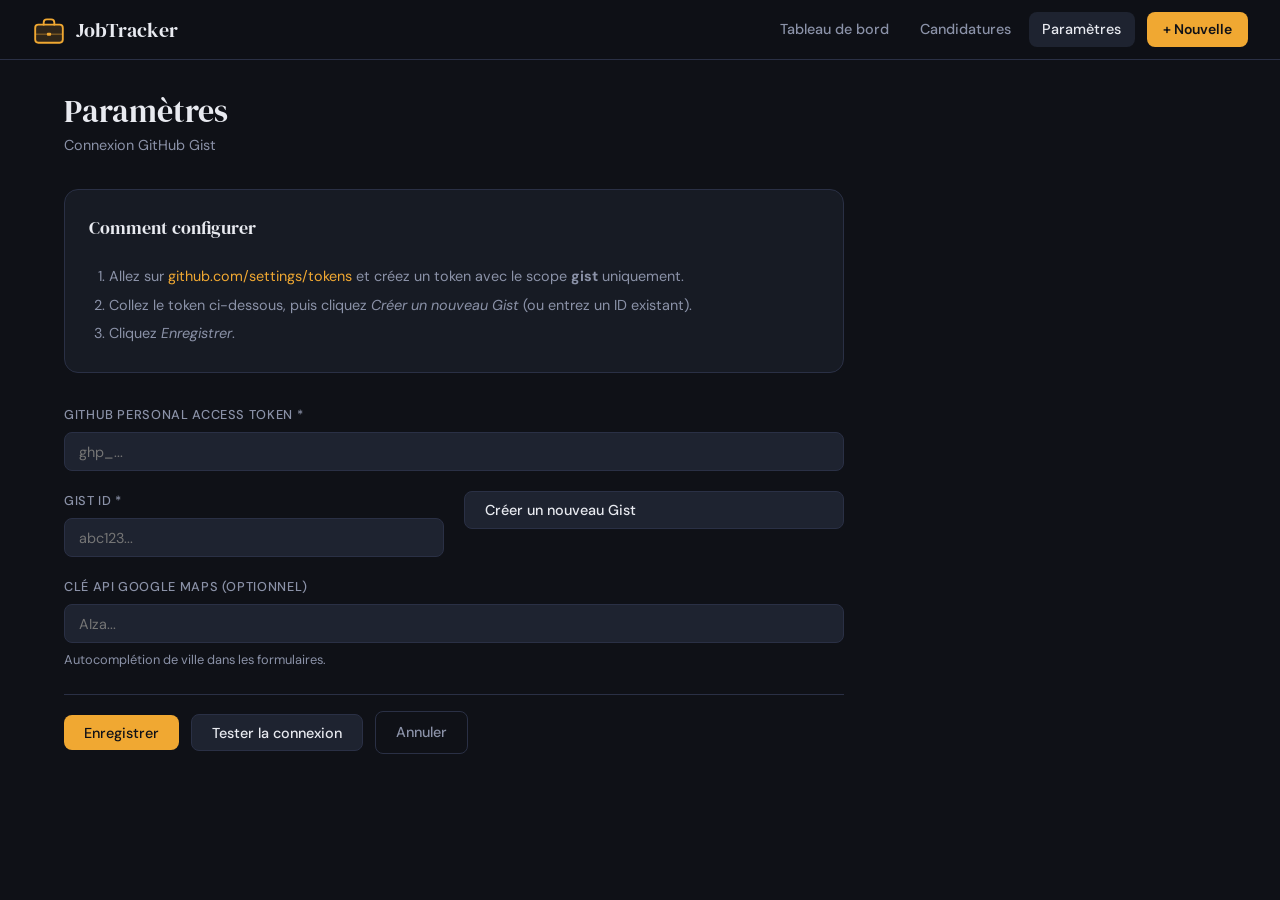
==== index.html @ a6bdd25b "refactor: move index.html to repo root; update all nav links for new structure" ====
<!DOCTYPE html>
<html lang="fr">
<head>
  <meta charset="utf-8" />
  <meta name="viewport" content="width=device-width, initial-scale=1.0" />
  <title>Tableau de bord — JobTracker</title>
  <link rel="preconnect" href="https://fonts.googleapis.com">
  <link href="https://fonts.googleapis.com/css2?family=DM+Serif+Display:ital@0;1&family=DM+Sans:wght@300;400;500;600&display=swap" rel="stylesheet">
  <link rel="icon" type="image/svg+xml" href="[data-uri]" />
  <link rel="stylesheet" href="./docs/css/site.css" />
</head>
<body>
<nav class="navbar">
  <a class="navbar-brand" href="./index.html">
    <svg class="brand-logo" width="34" height="34" viewBox="0 0 32 32" fill="none" xmlns="http://www.w3.org/2000/svg" aria-hidden="true">
      <rect x="3" y="11" width="26" height="17" rx="3" fill="#f0a832" opacity="0.15"/>
      <rect x="3" y="11" width="26" height="17" rx="3" stroke="#f0a832" stroke-width="1.75"/>
      <path d="M11 11V9C11 7.34 12.34 6 14 6H18C19.66 6 21 7.34 21 9V11" stroke="#f0a832" stroke-width="1.75" stroke-linecap="round"/>
      <line x1="3" y1="20" x2="29" y2="20" stroke="#f0a832" stroke-width="1.5" opacity="0.35"/>
      <rect x="14" y="18.5" width="4" height="3" rx="1" fill="#f0a832"/>
    </svg>
    <span class="brand-text">JobTracker</span>
  </a>
  <div class="nav-links">
    <a href="./index.html" class="nav-link active">Tableau de bord</a>
    <a href="./docs/applications.html" class="nav-link">Candidatures</a>
    <a href="./docs/settings.html" class="nav-link">Paramètres</a>
    <a href="./docs/create.html" class="nav-btn">+ Nouvelle</a>
  </div>
</nav>
<main class="main-content">
  <div id="errorBanner" style="display:none;" class="toast toast-error"></div>
  <div class="dashboard">
    <div class="page-header">
      <h1 class="page-title">Tableau de bord</h1>
      <p class="page-subtitle">Votre recherche d'emploi en un coup d'œil</p>
    </div>
    <div class="stats-grid">
      <div class="stat-card stat-total"><div class="stat-value" id="s-total">…</div><div class="stat-label">Total</div></div>
      <div class="stat-card stat-progress"><div class="stat-value" id="s-progress">…</div><div class="stat-label">En cours</div></div>
      <div class="stat-card stat-offer"><div class="stat-value" id="s-offers">…</div><div class="stat-label">Offres</div></div>
      <div class="stat-card stat-rejected"><div class="stat-value" id="s-refused">…</div><div class="stat-label">Refusés</div></div>
      <div class="stat-card stat-silent"><div class="stat-value" id="s-noresponse">…</div><div class="stat-label">Sans réponse</div></div>
    </div>
    <div class="dashboard-bottom">
      <div class="panel">
        <h2 class="panel-title">Répartition par statut</h2>
        <div id="breakdownList" class="breakdown-list"></div>
      </div>
      <div class="panel">
        <h2 class="panel-title">Candidatures récentes</h2>
        <div id="recentList"></div>
      </div>
    </div>
  </div>
</main>
<script src="./docs/js/gist.js"></script>
<script src="./docs/js/app.js"></script>
<script>
(async () => {
  if (!hasSettings()) { window.location.href = './docs/settings.html'; return; }

  const IN_PROGRESS = new Set([
    STATUS.AppelRecruteur, STATUS.EntretienRecruteur, STATUS.AttenteRecruteur,
    STATUS.EntretienTech, STATUS.AttenteTech, STATUS.TestTechnique,
    STATUS.AttenteTest, STATUS.EntretienRH, STATUS.AttenteRH
  ]);

  let apps;
  try {
    apps = await readApplications();
  } catch (e) {
    const b = document.getElementById('errorBanner');
    b.style.display = '';
    b.innerHTML = `✕ Impossible de lire le Gist : ${e.message}. <a href="./docs/settings.html">Vérifier les paramètres →</a>`;
    ['s-total','s-progress','s-offers','s-refused','s-noresponse'].forEach(id => {
      document.getElementById(id).textContent = '–';
    });
    return;
  }

  const { apps: transitioned, changed } = applyAutoTransitions(apps);
  if (changed) {
    try { await writeApplications(transitioned); } catch (_) { /* best-effort */ }
  }

  const total      = transitioned.length;
  const inProgress = transitioned.filter(a => IN_PROGRESS.has(a.status)).length;
  const offers     = transitioned.filter(a => a.status === STATUS.Offre).length;
  const refused    = transitioned.filter(a => a.status === STATUS.Refuse).length;
  const noResponse = transitioned.filter(a => a.status === STATUS.SansReponse).length;

  document.getElementById('s-total').textContent      = total;
  document.getElementById('s-progress').textContent   = inProgress;
  document.getElementById('s-offers').textContent     = offers;
  document.getElementById('s-refused').textContent    = refused;
  document.getElementById('s-noresponse').textContent = noResponse;

  // Breakdown
  const counts = {};
  for (const app of transitioned) counts[app.status] = (counts[app.status] || 0) + 1;
  const sorted = Object.entries(counts).sort((a, b) => b[1] - a[1]);
  const breakdownList = document.getElementById('breakdownList');
  if (sorted.length === 0) {
    breakdownList.innerHTML = '<p class="empty-msg">Aucune candidature pour le moment.</p>';
  } else {
    breakdownList.innerHTML = sorted.map(([s, count]) => {
      const pct = total > 0 ? Math.round(count * 100 / total) : 0;
      const cls = STATUS_CLASS[s];
      return `<div class="breakdown-row">
        <div class="breakdown-info">
          <span class="status-dot status-${cls}"></span>
          <span class="breakdown-name">${STATUS_LABEL[s]}</span>
          <span class="breakdown-count">${count}</span>
        </div>
        <div class="breakdown-bar-wrap">
          <div class="breakdown-bar status-bar-${cls}" style="width:${pct}%"></div>
        </div>
      </div>`;
    }).join('');
  }

  // Recent (5 most recent by appliedDate)
  const recent = [...transitioned].sort((a, b) => new Date(b.appliedDate) - new Date(a.appliedDate)).slice(0, 5);
  const recentList = document.getElementById('recentList');
  if (recent.length === 0) {
    recentList.innerHTML = '<p class="empty-msg">Aucune candidature. <a href="./docs/create.html">Ajoutez la première →</a></p>';
  } else {
    recentList.innerHTML = `<div class="recent-list">${recent.map(app => `
      <a href="./docs/edit.html?id=${app.id}" class="recent-item">
        <div class="recent-info">
          <span class="recent-company">${app.companyName}</span>
          <span class="recent-role">${app.jobTitle}</span>
        </div>
        <div class="recent-meta">
          <span class="status-badge status-${STATUS_CLASS[app.status]}">${STATUS_LABEL[app.status]}</span>
          <span class="recent-date">${formatDateFr(app.appliedDate)}</span>
        </div>
      </a>`).join('')}</div>
      <a href="./docs/applications.html" class="panel-link">Voir toutes les candidatures →</a>`;
  }
})();
</script>
</body>
</html>
---- docs/css/site.css ----
/* ── Variables ── */
:root {
    --bg:        #0f1117;
    --surface:   #171b24;
    --surface2:  #1e2330;
    --border:    #2a3045;
    --text:      #e8eaf0;
    --text-muted:#8b92a8;
    --accent:    #f0a832;
    --accent-dim:#b87d20;

    --radius: 8px;
    --radius-lg: 14px;
    --font-display: 'DM Serif Display', Georgia, serif;
    --font-body:    'DM Sans', system-ui, sans-serif;
    --shadow: 0 4px 24px rgba(0,0,0,0.4);
}

/* ── Reset & Base ── */
*, *::before, *::after { box-sizing: border-box; margin: 0; padding: 0; }

html { font-size: 16px; scroll-behavior: smooth; }

body {
    background: var(--bg);
    color: var(--text);
    font-family: var(--font-body);
    font-weight: 400;
    line-height: 1.6;
    min-height: 100vh;
}

a { color: var(--accent); text-decoration: none; }
a:hover { text-decoration: underline; }

/* ── Navbar ── */
.navbar {
    position: sticky; top: 0; z-index: 100;
    display: flex; align-items: center; justify-content: space-between;
    padding: 0 2rem;
    height: 60px;
    background: rgba(15,17,23,0.85);
    backdrop-filter: blur(12px);
    border-bottom: 1px solid var(--border);
}

.navbar-brand {
    display: flex; align-items: center; gap: .6rem;
    font-family: var(--font-display); font-size: 1.25rem;
    color: var(--text); text-decoration: none;
}
.brand-logo {
    flex-shrink: 0;
    transition: transform .2s ease;
}
.navbar-brand:hover .brand-logo { transform: translateY(-1px); }

.nav-links { display: flex; align-items: center; gap: .25rem; }

.nav-link {
    padding: .4rem .85rem;
    color: var(--text-muted);
    border-radius: var(--radius);
    font-size: .9rem; font-weight: 500;
    transition: color .15s, background .15s;
    text-decoration: none;
}
.nav-link:hover { color: var(--text); background: var(--surface2); text-decoration: none; }
.nav-link.active { color: var(--text); background: var(--surface2); }

.nav-btn {
    margin-left: .5rem;
    padding: .4rem 1rem;
    background: var(--accent);
    color: #0f1117;
    border-radius: var(--radius);
    font-size: .875rem; font-weight: 600;
    transition: background .15s;
    text-decoration: none;
}
.nav-btn:hover { background: var(--accent-dim); text-decoration: none; color: #0f1117; }

/* ── Main ── */
.main-content {
    max-width: 1200px;
    margin: 0 auto;
    padding: 2rem 1.5rem;
}

/* ── Page Header ── */
.page-header {
    display: flex; align-items: flex-start; justify-content: space-between;
    margin-bottom: 2rem;
    gap: 1rem;
}
.page-title {
    font-family: var(--font-display);
    font-size: 2rem; font-weight: 400;
    color: var(--text);
    line-height: 1.2;
}
.page-subtitle { color: var(--text-muted); font-size: .9rem; margin-top: .2rem; }

/* ── Stats Grid ── */
.stats-grid {
    display: grid;
    grid-template-columns: repeat(5, 1fr);
    gap: 1rem;
    margin-bottom: 2rem;
}

@media (max-width: 900px) {
    .stats-grid { grid-template-columns: repeat(3, 1fr); }
}
@media (max-width: 560px) {
    .stats-grid { grid-template-columns: repeat(2, 1fr); }
}

.stat-card {
    background: var(--surface);
    border: 1px solid var(--border);
    border-radius: var(--radius-lg);
    padding: 1.4rem 1.2rem;
    display: flex; flex-direction: column; gap: .4rem;
    position: relative; overflow: hidden;
    transition: transform .2s, box-shadow .2s;
}
.stat-card::before {
    content: '';
    position: absolute; top: 0; left: 0; right: 0;
    height: 3px;
}
.stat-card:hover { transform: translateY(-2px); box-shadow: var(--shadow); }

.stat-total::before  { background: var(--accent); }
.stat-progress::before { background: var(--c-interview); }
.stat-offer::before  { background: var(--c-offer); }
.stat-rejected::before { background: var(--c-rejected); }
.stat-silent::before { background: var(--c-noresponse); }

.stat-value {
    font-family: var(--font-display);
    font-size: 2.4rem; line-height: 1;
    color: var(--text);
}
.stat-label { font-size: .8rem; color: var(--text-muted); font-weight: 500; text-transform: uppercase; letter-spacing: .05em; }

/* ── Dashboard Bottom ── */
.dashboard-bottom {
    display: grid;
    grid-template-columns: 1fr 1fr;
    gap: 1.5rem;
}
@media (max-width: 768px) {
    .dashboard-bottom { grid-template-columns: 1fr; }
}

/* ── Panel ── */
.panel {
    background: var(--surface);
    border: 1px solid var(--border);
    border-radius: var(--radius-lg);
    padding: 1.5rem;
}
.panel-title {
    font-family: var(--font-display);
    font-size: 1.1rem; font-weight: 400;
    margin-bottom: 1.25rem;
    color: var(--text);
}
.panel-link {
    display: inline-block;
    margin-top: 1rem;
    font-size: .85rem; color: var(--accent);
}
.panel-link:hover { text-decoration: underline; }

/* ── Breakdown bars ── */
.breakdown-list { display: flex; flex-direction: column; gap: .85rem; }
.breakdown-row {}
.breakdown-info {
    display: flex; align-items: center; gap: .5rem;
    margin-bottom: .3rem;
    font-size: .875rem;
}
.status-dot {
    width: 8px; height: 8px; border-radius: 50%; flex-shrink: 0;
}
.breakdown-count { margin-left: auto; color: var(--text-muted); }
.breakdown-bar-wrap {
    height: 5px; background: var(--surface2); border-radius: 99px; overflow: hidden;
}
.breakdown-bar {
    height: 100%; border-radius: 99px;
    transition: width .5s ease;
}

/* ── Recent list ── */
.recent-list { display: flex; flex-direction: column; gap: .5rem; }
.recent-item {
    display: flex; align-items: center; justify-content: space-between;
    padding: .75rem 1rem;
    border-radius: var(--radius);
    background: var(--surface2);
    transition: background .15s;
    text-decoration: none; color: var(--text);
    gap: 1rem;
}
.recent-item:hover { background: var(--border); text-decoration: none; color: var(--text); }
.recent-info { display: flex; flex-direction: column; gap: .1rem; min-width: 0; }
.recent-company { font-weight: 500; font-size: .9rem; white-space: nowrap; overflow: hidden; text-overflow: ellipsis; }
.recent-role { font-size: .8rem; color: var(--text-muted); white-space: nowrap; overflow: hidden; text-overflow: ellipsis; }
.recent-meta { display: flex; align-items: center; gap: .75rem; flex-shrink: 0; }
.recent-date { font-size: .8rem; color: var(--text-muted); }

/* ── Status color map ── */
:root {
    --c-candidature:        #5b8def;
    --c-appelrecruteur:     #34d399;
    --c-entretienrecruteur: #a78bfa;
    --c-attenterecruteur:   #c4b5fd;
    --c-entretientech:      #38bdf8;
    --c-attentetech:        #7dd3fc;
    --c-testtechnique:      #fb923c;
    --c-attentetest:        #fdba74;
    --c-entretienrh:        #f472b6;
    --c-attenterh:          #f9a8d4;
    --c-offre:              #4ade80;
    --c-refuse:             #f87171;
    --c-sansreponse:        #64748b;
}

/* Dots */
.status-dot.status-candidature        { background: var(--c-candidature); }
.status-dot.status-appelrecruteur     { background: var(--c-appelrecruteur); }
.status-dot.status-entretienrecruteur { background: var(--c-entretienrecruteur); }
.status-dot.status-attenterecruteur   { background: var(--c-attenterecruteur); }
.status-dot.status-entretientech      { background: var(--c-entretientech); }
.status-dot.status-attentetech        { background: var(--c-attentetech); }
.status-dot.status-testtechnique      { background: var(--c-testtechnique); }
.status-dot.status-attentetest        { background: var(--c-attentetest); }
.status-dot.status-entretienrh        { background: var(--c-entretienrh); }
.status-dot.status-attenterh          { background: var(--c-attenterh); }
.status-dot.status-offre              { background: var(--c-offre); }
.status-dot.status-refuse             { background: var(--c-refuse); }
.status-dot.status-sansreponse        { background: var(--c-sansreponse); }

/* Breakdown bars */
.breakdown-bar.status-bar-candidature        { background: var(--c-candidature); }
.breakdown-bar.status-bar-appelrecruteur     { background: var(--c-appelrecruteur); }
.breakdown-bar.status-bar-entretienrecruteur { background: var(--c-entretienrecruteur); }
.breakdown-bar.status-bar-attenterecruteur   { background: var(--c-attenterecruteur); }
.breakdown-bar.status-bar-entretientech      { background: var(--c-entretientech); }
.breakdown-bar.status-bar-attentetech        { background: var(--c-attentetech); }
.breakdown-bar.status-bar-testtechnique      { background: var(--c-testtechnique); }
.breakdown-bar.status-bar-attentetest        { background: var(--c-attentetest); }
.breakdown-bar.status-bar-entretienrh        { background: var(--c-entretienrh); }
.breakdown-bar.status-bar-attenterh          { background: var(--c-attenterh); }
.breakdown-bar.status-bar-offre              { background: var(--c-offre); }
.breakdown-bar.status-bar-refuse             { background: var(--c-refuse); }
.breakdown-bar.status-bar-sansreponse        { background: var(--c-sansreponse); }

/* Badges — tinted background + colored text */
.status-badge {
    display: inline-flex; align-items: center;
    padding: .2rem .75rem;
    border-radius: 99px;
    font-size: .72rem; font-weight: 600;
    letter-spacing: .02em;
    white-space: nowrap;
    border: 1px solid transparent;
}
.status-badge.status-candidature        { background: rgba(91,141,239,.15);  color: var(--c-candidature);        border-color: rgba(91,141,239,.3); }
.status-badge.status-appelrecruteur     { background: rgba(52,211,153,.15);  color: var(--c-appelrecruteur);     border-color: rgba(52,211,153,.3); }
.status-badge.status-entretienrecruteur { background: rgba(167,139,250,.15); color: var(--c-entretienrecruteur); border-color: rgba(167,139,250,.3); }
.status-badge.status-attenterecruteur   { background: rgba(196,181,253,.15); color: var(--c-attenterecruteur);   border-color: rgba(196,181,253,.3); }
.status-badge.status-entretientech      { background: rgba(56,189,248,.15);  color: var(--c-entretientech);      border-color: rgba(56,189,248,.3); }
.status-badge.status-attentetech        { background: rgba(125,211,252,.15); color: var(--c-attentetech);        border-color: rgba(125,211,252,.3); }
.status-badge.status-testtechnique      { background: rgba(251,146,60,.15);  color: var(--c-testtechnique);      border-color: rgba(251,146,60,.3); }
.status-badge.status-attentetest        { background: rgba(253,186,116,.15); color: var(--c-attentetest);        border-color: rgba(253,186,116,.3); }
.status-badge.status-entretienrh        { background: rgba(244,114,182,.15); color: var(--c-entretienrh);        border-color: rgba(244,114,182,.3); }
.status-badge.status-attenterh          { background: rgba(249,168,212,.15); color: var(--c-attenterh);          border-color: rgba(249,168,212,.3); }
.status-badge.status-offre              { background: rgba(74,222,128,.15);  color: var(--c-offre);              border-color: rgba(74,222,128,.3); }
.status-badge.status-refuse             { background: rgba(248,113,113,.15); color: var(--c-refuse);             border-color: rgba(248,113,113,.3); }
.status-badge.status-sansreponse        { background: rgba(100,116,139,.12); color: var(--c-sansreponse);        border-color: rgba(100,116,139,.25); }

/* ── Filters bar ── */
.filters-bar {
    display: flex; flex-wrap: wrap; gap: .75rem; align-items: center;
    margin-bottom: 1.5rem;
}
.filter-input, .filter-select {
    background: var(--surface);
    border: 1px solid var(--border);
    color: var(--text);
    border-radius: var(--radius);
    padding: .5rem .85rem;
    font-family: var(--font-body);
    font-size: .875rem;
    outline: none;
    transition: border-color .15s;
}
.filter-input { min-width: 220px; }
.filter-input:focus, .filter-select:focus { border-color: var(--accent); }
.filter-select option { background: var(--surface2); }

/* ── Table ── */
.app-table-wrap {
    background: var(--surface);
    border: 1px solid var(--border);
    border-radius: var(--radius-lg);
    overflow: hidden;
}
.app-table {
    width: 100%; border-collapse: collapse;
    font-size: .875rem;
}
.app-table thead tr {
    background: var(--surface2);
    border-bottom: 1px solid var(--border);
}
.app-table th {
    padding: .7rem .75rem;
    text-align: left;
    font-size: .75rem; font-weight: 600;
    text-transform: uppercase; letter-spacing: .06em;
    color: var(--text-muted);
}
.app-table td {
    padding: .7rem .75rem;
    vertical-align: middle;
    border-bottom: 1px solid var(--border);
}
.app-row:last-child td { border-bottom: none; }
.app-row { transition: background .12s; }
.app-row:hover { background: var(--surface2); }

.td-company { font-weight: 500; }
.td-role { color: var(--text-muted); }
.td-location { color: var(--text-muted); font-size: .8rem; }
.td-date { color: var(--text-muted); white-space: nowrap; }

.company-link { color: var(--text); font-weight: 500; }
.company-link:hover { color: var(--accent); text-decoration: none; }
.ext-icon { font-size: .7rem; color: var(--text-muted); }

/* ── Inline status select ── */
.status-select {
    appearance: none;
    border: none; outline: none;
    padding: .25rem .55rem;
    border-radius: 99px;
    font-size: .72rem; font-weight: 600;
    color: #0f1117;
    cursor: pointer;
    font-family: var(--font-body);
    max-width: 160px;
}
.status-select.status-candidature        { background: var(--c-candidature);        color: #0a0f1e; }
.status-select.status-appelrecruteur     { background: var(--c-appelrecruteur);     color: #0a0f1e; }
.status-select.status-entretienrecruteur { background: var(--c-entretienrecruteur); color: #0a0f1e; }
.status-select.status-attenterecruteur   { background: var(--c-attenterecruteur);   color: #0a0f1e; }
.status-select.status-entretientech      { background: var(--c-entretientech);      color: #0a0f1e; }
.status-select.status-attentetech        { background: var(--c-attentetech);        color: #0a0f1e; }
.status-select.status-testtechnique      { background: var(--c-testtechnique);      color: #0a0f1e; }
.status-select.status-attentetest        { background: var(--c-attentetest);        color: #0a0f1e; }
.status-select.status-entretienrh        { background: var(--c-entretienrh);        color: #0a0f1e; }
.status-select.status-attenterh          { background: var(--c-attenterh);          color: #0a0f1e; }
.status-select.status-offre              { background: var(--c-offre);              color: #0a0f1e; }
.status-select.status-refuse             { background: var(--c-refuse);             color: #0a0f1e; }
.status-select.status-sansreponse        { background: var(--c-sansreponse);        color: #e8eaf0; }

/* ── Actions ── */
.td-actions { white-space: nowrap; }
.action-btn {
    background: none; border: none;
    color: var(--text-muted);
    cursor: pointer; padding: .3rem .5rem;
    border-radius: var(--radius);
    font-size: 1rem;
    transition: color .15s, background .15s;
}
.action-btn:hover { color: var(--text); background: var(--surface2); }
.action-delete:hover { color: var(--c-rejected) !important; }

/* ── Buttons ── */
.btn {
    display: inline-flex; align-items: center; gap: .4rem;
    padding: .55rem 1.25rem;
    border-radius: var(--radius);
    font-family: var(--font-body); font-size: .9rem; font-weight: 500;
    cursor: pointer; border: none; transition: background .15s, color .15s, opacity .15s;
    text-decoration: none; white-space: nowrap;
}
.btn:hover { text-decoration: none; }
.btn-primary  { background: var(--accent); color: #0f1117; }
.btn-primary:hover  { background: var(--accent-dim); color: #0f1117; }
.btn-secondary { background: var(--surface2); color: var(--text); border: 1px solid var(--border); }
.btn-secondary:hover { background: var(--border); }
.btn-ghost  { background: transparent; color: var(--text-muted); border: 1px solid var(--border); }
.btn-ghost:hover  { color: var(--text); background: var(--surface2); }
.btn-danger { background: rgba(248,113,113,.15); color: var(--c-rejected); border: 1px solid rgba(248,113,113,.3); }
.btn-danger:hover { background: rgba(248,113,113,.25); }

/* ── Form ── */
.page-container { }
.page-narrow { max-width: 780px; }

.form-grid {
    display: grid;
    grid-template-columns: 1fr 1fr;
    gap: 1.25rem;
    margin-bottom: 1.5rem;
}
.form-col-2 { grid-column: span 1; }
.form-col-full { grid-column: 1 / -1; }
@media (max-width: 600px) {
    .form-grid { grid-template-columns: 1fr; }
    .form-col-2 { grid-column: 1; }
}

.form-group { display: flex; flex-direction: column; gap: .4rem; }
.form-label { font-size: .8rem; font-weight: 500; color: var(--text-muted); text-transform: uppercase; letter-spacing: .05em; }
.form-input, .form-select {
    background: var(--surface2);
    border: 1px solid var(--border);
    color: var(--text);
    border-radius: var(--radius);
    padding: .6rem .85rem;
    font-family: var(--font-body); font-size: .9rem;
    outline: none; transition: border-color .15s;
    width: 100%;
}
.form-input:focus, .form-select:focus { border-color: var(--accent); }
.form-textarea { resize: vertical; min-height: 100px; }
.form-select option { background: var(--surface2); }
.form-error { color: var(--c-rejected); font-size: .8rem; }

.form-actions {
    display: flex; align-items: center; gap: .75rem; flex-wrap: wrap;
    padding-top: 1rem;
    border-top: 1px solid var(--border);
}

/* ── Empty state ── */
.empty-state {
    display: flex; flex-direction: column; align-items: center; justify-content: center;
    gap: 1rem; padding: 4rem 2rem;
    text-align: center; color: var(--text-muted);
}
.empty-icon { font-size: 2.5rem; color: var(--border); }
.empty-msg { color: var(--text-muted); font-size: .9rem; }
.empty-msg a { color: var(--accent); }

/* ── Toast ── */
.toast {
    display: flex; align-items: center; gap: .75rem;
    padding: .85rem 1.25rem;
    border-radius: var(--radius);
    margin-bottom: 1.5rem;
    font-size: .9rem; font-weight: 500;
    animation: slideIn .3s ease;
}
.toast-success {
    background: rgba(74,222,128,.12);
    border: 1px solid rgba(74,222,128,.3);
    color: var(--c-offer);
}

@keyframes slideIn {
    from { opacity: 0; transform: translateY(-8px); }
    to   { opacity: 1; transform: translateY(0); }
}

/* ── Scrollbar ── */
::-webkit-scrollbar { width: 8px; height: 8px; }
::-webkit-scrollbar-track { background: var(--bg); }
::-webkit-scrollbar-thumb { background: var(--border); border-radius: 4px; }
::-webkit-scrollbar-thumb:hover { background: var(--text-muted); }

/* ── URL Import Panel ── */
.url-import-panel {
    margin-bottom: 1.25rem;
    border-color: var(--accent);
    background: linear-gradient(135deg, var(--surface) 0%, rgba(240,168,50,.05) 100%);
}
.import-label {
    font-size: .75rem; font-weight: 600;
    text-transform: uppercase; letter-spacing: .06em;
    color: var(--accent);
    margin-bottom: .75rem;
}
.url-import-row {
    display: flex; gap: .75rem; align-items: center;
}
.url-import-row .form-input {
    flex: 1;
}
.import-status {
    display: flex; align-items: center; gap: .5rem;
    margin-top: .85rem;
    padding: .65rem 1rem;
    border-radius: var(--radius);
    font-size: .875rem;
    line-height: 1.4;
}
.import-success {
    background: rgba(74,222,128,.1);
    border: 1px solid rgba(74,222,128,.25);
    color: var(--c-offer);
}
.import-warn {
    background: rgba(251,191,36,.08);
    border: 1px solid rgba(251,191,36,.25);
    color: #fbbf24;
}
.import-error {
    background: rgba(248,113,113,.1);
    border: 1px solid rgba(248,113,113,.25);
    color: var(--c-rejected);
}

.import-loading {
    background: rgba(240,168,50,.08);
    border: 1px solid rgba(240,168,50,.25);
    color: var(--accent);
    animation: pulse 1.5s ease-in-out infinite;
}
@keyframes pulse {
    0%, 100% { opacity: 1; }
    50%       { opacity: .5; }
}

/* ── Location autocomplete ── */
.location-wrap {
    position: relative;
}
.location-wrap .form-input {
    padding-right: 2.2rem;
}
.location-pin {
    position: absolute; right: .7rem; top: 50%;
    transform: translateY(-50%);
    font-size: .9rem; pointer-events: none;
    opacity: .5;
}

/* Override Google Places dropdown to match dark theme */
.pac-container {
    background: #1e2330;
    border: 1px solid #2a3045;
    border-radius: 8px;
    margin-top: 4px;
    box-shadow: 0 8px 32px rgba(0,0,0,.5);
    font-family: 'DM Sans', system-ui, sans-serif;
}
.pac-item {
    padding: .55rem 1rem;
    color: #8b92a8;
    font-size: .875rem;
    border-top: 1px solid #2a3045;
    cursor: pointer;
}
.pac-item:first-child { border-top: none; }
.pac-item:hover,
.pac-item-selected { background: #2a3045 !important; color: #e8eaf0; }
.pac-item-query { color: #e8eaf0; font-size: .875rem; }
.pac-matched { color: #f0a832; font-weight: 600; }
.pac-icon { display: none; } /* hide Google's default pin icon */

/* ── Page header actions group ── */
.page-header-actions {
    display: flex; align-items: center; gap: .5rem; flex-wrap: wrap;
}

/* ── Error toast ── */
.toast-error {
    background: rgba(248,113,113,.12);
    border: 1px solid rgba(248,113,113,.3);
    color: #f87171;
}

/* ── Interview date column ── */
.td-interview { white-space: nowrap; }
.td-interview-terminal { text-align: center; }
.interview-date-past {
    font-size: .8rem;
    color: var(--text-muted);
    font-style: italic;
}
.event-date-terminal {
    font-size: .8rem;
    color: var(--text-muted);
    opacity: .6;
}
.interview-date-input {
    background: var(--surface2);
    border: 1px dashed var(--border);
    color: var(--text);
    border-radius: var(--radius);
    padding: .2rem .4rem;
    font-size: .78rem;
    font-family: var(--font-body);
    width: 158px;
    cursor: pointer;
    outline: none;
    transition: border-color .15s;
}
.interview-date-input:focus { border-color: var(--accent); }
.interview-hidden { display: none; }

/* ── Teams column ── */
.td-teams { text-align: center; width: 48px; }
.teams-link {
    font-size: 1.1rem;
    text-decoration: none;
    opacity: .75;
    transition: opacity .15s;
}
.teams-link:hover { opacity: 1; text-decoration: none; }

/* ── Star rating ── */
.star-picker { display: flex; gap: .1rem; align-items: center; }
.star-btn {
    background: none;
    border: none;
    cursor: pointer;
    font-size: 1.6rem;
    color: var(--text-muted);
    padding: 0 .1rem;
    line-height: 1;
    transition: color .1s;
}
.star-btn.lit { color: var(--accent); }

.td-rating { white-space: nowrap; }
.star-display { font-size: .95rem; color: var(--accent); letter-spacing: .05em; }
.star-display .s-off { color: var(--surface2); }

/* ── Salary column ── */
.td-salary {
    color: var(--accent);
    font-variant-numeric: tabular-nums;
    white-space: nowrap;
    font-size: .85rem;
}
.td-salary .text-muted { color: var(--text-muted); }

/* ── Refusal mail action button ── */
.action-refusal { color: #f87171; }
.action-refusal:hover { color: #fca5a5; background: rgba(248,113,113,.1); }

/* ── CV page ── */
.btn-upload {
    display: inline-flex; align-items: center; gap: .5rem;
    padding: .5rem 1.1rem;
    background: var(--surface2);
    border: 1px solid var(--border);
    border-radius: var(--radius);
    color: var(--text);
    font-size: .875rem; font-weight: 500;
    cursor: pointer;
    transition: background .15s, border-color .15s;
    white-space: nowrap;
}
.btn-upload:hover { background: var(--border); border-color: var(--accent); }

.cv-viewer-wrap {
    background: var(--surface);
    border: 1px solid var(--border);
    border-radius: var(--radius-lg);
    overflow: hidden;
    height: calc(100vh - 180px);
    min-height: 500px;
}
.cv-embed {
    width: 100%; height: 100%;
    display: block;
    border: none;
}

.cv-empty {
    display: flex; flex-direction: column; align-items: center; justify-content: center;
    gap: .75rem;
    padding: 5rem 2rem;
    text-align: center;
    color: var(--text-muted);
    background: var(--surface);
    border: 1px solid var(--border);
    border-radius: var(--radius-lg);
}
.cv-empty p { font-size: .95rem; }
.cv-empty .text-muted { font-size: .85rem; color: var(--text-muted); opacity: .7; }
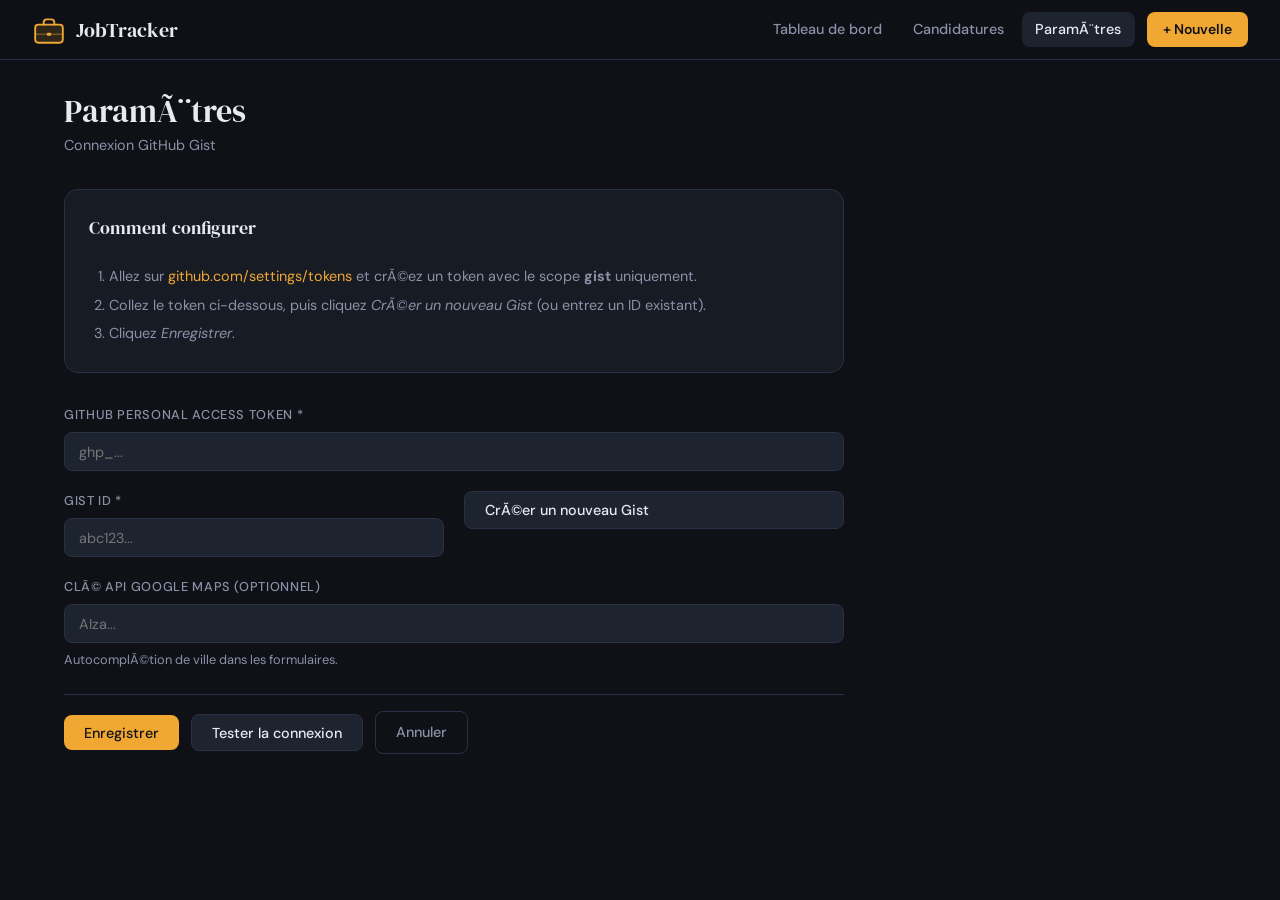
==== commit f72749e8: "refactor: move css/, js/, and page html to root; docs/ now only holds specs and plans" ====
--- a/index.html
+++ b/index.html
@@ -7,7 +7,7 @@
   <link rel="preconnect" href="https://fonts.googleapis.com">
   <link href="https://fonts.googleapis.com/css2?family=DM+Serif+Display:ital@0;1&family=DM+Sans:wght@300;400;500;600&display=swap" rel="stylesheet">
   <link rel="icon" type="image/svg+xml" href="[data-uri]" />
-  <link rel="stylesheet" href="./docs/css/site.css" />
+  <link rel="stylesheet" href="./css/site.css" />
 </head>
 <body>
 <nav class="navbar">
@@ -23,9 +23,9 @@
   </a>
   <div class="nav-links">
     <a href="./index.html" class="nav-link active">Tableau de bord</a>
-    <a href="./docs/applications.html" class="nav-link">Candidatures</a>
-    <a href="./docs/settings.html" class="nav-link">Paramètres</a>
-    <a href="./docs/create.html" class="nav-btn">+ Nouvelle</a>
+    <a href="./applications.html" class="nav-link">Candidatures</a>
+    <a href="./settings.html" class="nav-link">Paramètres</a>
+    <a href="./create.html" class="nav-btn">+ Nouvelle</a>
   </div>
 </nav>
 <main class="main-content">
@@ -54,11 +54,11 @@
     </div>
   </div>
 </main>
-<script src="./docs/js/gist.js"></script>
-<script src="./docs/js/app.js"></script>
+<script src="./js/gist.js"></script>
+<script src="./js/app.js"></script>
 <script>
 (async () => {
-  if (!hasSettings()) { window.location.href = './docs/settings.html'; return; }
+  if (!hasSettings()) { window.location.href = './settings.html'; return; }
 
   const IN_PROGRESS = new Set([
     STATUS.AppelRecruteur, STATUS.EntretienRecruteur, STATUS.AttenteRecruteur,
@@ -72,7 +72,7 @@
   } catch (e) {
     const b = document.getElementById('errorBanner');
     b.style.display = '';
-    b.innerHTML = `✕ Impossible de lire le Gist : ${e.message}. <a href="./docs/settings.html">Vérifier les paramètres →</a>`;
+    b.innerHTML = `✕ Impossible de lire le Gist : ${e.message}. <a href="./settings.html">Vérifier les paramètres →</a>`;
     ['s-total','s-progress','s-offers','s-refused','s-noresponse'].forEach(id => {
       document.getElementById(id).textContent = '–';
     });
@@ -124,10 +124,10 @@
   const recent = [...transitioned].sort((a, b) => new Date(b.appliedDate) - new Date(a.appliedDate)).slice(0, 5);
   const recentList = document.getElementById('recentList');
   if (recent.length === 0) {
-    recentList.innerHTML = '<p class="empty-msg">Aucune candidature. <a href="./docs/create.html">Ajoutez la première →</a></p>';
+    recentList.innerHTML = '<p class="empty-msg">Aucune candidature. <a href="./create.html">Ajoutez la première →</a></p>';
   } else {
     recentList.innerHTML = `<div class="recent-list">${recent.map(app => `
-      <a href="./docs/edit.html?id=${app.id}" class="recent-item">
+      <a href="./edit.html?id=${app.id}" class="recent-item">
         <div class="recent-info">
           <span class="recent-company">${app.companyName}</span>
           <span class="recent-role">${app.jobTitle}</span>
@@ -137,7 +137,7 @@
           <span class="recent-date">${formatDateFr(app.appliedDate)}</span>
         </div>
       </a>`).join('')}</div>
-      <a href="./docs/applications.html" class="panel-link">Voir toutes les candidatures →</a>`;
+      <a href="./applications.html" class="panel-link">Voir toutes les candidatures →</a>`;
   }
 })();
 </script>
--- a/css/site.css
+++ b/css/site.css
@@ -0,0 +1,693 @@
+/* ── Variables ── */
+:root {
+    --bg:        #0f1117;
+    --surface:   #171b24;
+    --surface2:  #1e2330;
+    --border:    #2a3045;
+    --text:      #e8eaf0;
+    --text-muted:#8b92a8;
+    --accent:    #f0a832;
+    --accent-dim:#b87d20;
+
+    --radius: 8px;
+    --radius-lg: 14px;
+    --font-display: 'DM Serif Display', Georgia, serif;
+    --font-body:    'DM Sans', system-ui, sans-serif;
+    --shadow: 0 4px 24px rgba(0,0,0,0.4);
+}
+
+/* ── Reset & Base ── */
+*, *::before, *::after { box-sizing: border-box; margin: 0; padding: 0; }
+
+html { font-size: 16px; scroll-behavior: smooth; }
+
+body {
+    background: var(--bg);
+    color: var(--text);
+    font-family: var(--font-body);
+    font-weight: 400;
+    line-height: 1.6;
+    min-height: 100vh;
+}
+
+a { color: var(--accent); text-decoration: none; }
+a:hover { text-decoration: underline; }
+
+/* ── Navbar ── */
+.navbar {
+    position: sticky; top: 0; z-index: 100;
+    display: flex; align-items: center; justify-content: space-between;
+    padding: 0 2rem;
+    height: 60px;
+    background: rgba(15,17,23,0.85);
+    backdrop-filter: blur(12px);
+    border-bottom: 1px solid var(--border);
+}
+
+.navbar-brand {
+    display: flex; align-items: center; gap: .6rem;
+    font-family: var(--font-display); font-size: 1.25rem;
+    color: var(--text); text-decoration: none;
+}
+.brand-logo {
+    flex-shrink: 0;
+    transition: transform .2s ease;
+}
+.navbar-brand:hover .brand-logo { transform: translateY(-1px); }
+
+.nav-links { display: flex; align-items: center; gap: .25rem; }
+
+.nav-link {
+    padding: .4rem .85rem;
+    color: var(--text-muted);
+    border-radius: var(--radius);
+    font-size: .9rem; font-weight: 500;
+    transition: color .15s, background .15s;
+    text-decoration: none;
+}
+.nav-link:hover { color: var(--text); background: var(--surface2); text-decoration: none; }
+.nav-link.active { color: var(--text); background: var(--surface2); }
+
+.nav-btn {
+    margin-left: .5rem;
+    padding: .4rem 1rem;
+    background: var(--accent);
+    color: #0f1117;
+    border-radius: var(--radius);
+    font-size: .875rem; font-weight: 600;
+    transition: background .15s;
+    text-decoration: none;
+}
+.nav-btn:hover { background: var(--accent-dim); text-decoration: none; color: #0f1117; }
+
+/* ── Main ── */
+.main-content {
+    max-width: 1200px;
+    margin: 0 auto;
+    padding: 2rem 1.5rem;
+}
+
+/* ── Page Header ── */
+.page-header {
+    display: flex; align-items: flex-start; justify-content: space-between;
+    margin-bottom: 2rem;
+    gap: 1rem;
+}
+.page-title {
+    font-family: var(--font-display);
+    font-size: 2rem; font-weight: 400;
+    color: var(--text);
+    line-height: 1.2;
+}
+.page-subtitle { color: var(--text-muted); font-size: .9rem; margin-top: .2rem; }
+
+/* ── Stats Grid ── */
+.stats-grid {
+    display: grid;
+    grid-template-columns: repeat(5, 1fr);
+    gap: 1rem;
+    margin-bottom: 2rem;
+}
+
+@media (max-width: 900px) {
+    .stats-grid { grid-template-columns: repeat(3, 1fr); }
+}
+@media (max-width: 560px) {
+    .stats-grid { grid-template-columns: repeat(2, 1fr); }
+}
+
+.stat-card {
+    background: var(--surface);
+    border: 1px solid var(--border);
+    border-radius: var(--radius-lg);
+    padding: 1.4rem 1.2rem;
+    display: flex; flex-direction: column; gap: .4rem;
+    position: relative; overflow: hidden;
+    transition: transform .2s, box-shadow .2s;
+}
+.stat-card::before {
+    content: '';
+    position: absolute; top: 0; left: 0; right: 0;
+    height: 3px;
+}
+.stat-card:hover { transform: translateY(-2px); box-shadow: var(--shadow); }
+
+.stat-total::before  { background: var(--accent); }
+.stat-progress::before { background: var(--c-interview); }
+.stat-offer::before  { background: var(--c-offer); }
+.stat-rejected::before { background: var(--c-rejected); }
+.stat-silent::before { background: var(--c-noresponse); }
+
+.stat-value {
+    font-family: var(--font-display);
+    font-size: 2.4rem; line-height: 1;
+    color: var(--text);
+}
+.stat-label { font-size: .8rem; color: var(--text-muted); font-weight: 500; text-transform: uppercase; letter-spacing: .05em; }
+
+/* ── Dashboard Bottom ── */
+.dashboard-bottom {
+    display: grid;
+    grid-template-columns: 1fr 1fr;
+    gap: 1.5rem;
+}
+@media (max-width: 768px) {
+    .dashboard-bottom { grid-template-columns: 1fr; }
+}
+
+/* ── Panel ── */
+.panel {
+    background: var(--surface);
+    border: 1px solid var(--border);
+    border-radius: var(--radius-lg);
+    padding: 1.5rem;
+}
+.panel-title {
+    font-family: var(--font-display);
+    font-size: 1.1rem; font-weight: 400;
+    margin-bottom: 1.25rem;
+    color: var(--text);
+}
+.panel-link {
+    display: inline-block;
+    margin-top: 1rem;
+    font-size: .85rem; color: var(--accent);
+}
+.panel-link:hover { text-decoration: underline; }
+
+/* ── Breakdown bars ── */
+.breakdown-list { display: flex; flex-direction: column; gap: .85rem; }
+.breakdown-row {}
+.breakdown-info {
+    display: flex; align-items: center; gap: .5rem;
+    margin-bottom: .3rem;
+    font-size: .875rem;
+}
+.status-dot {
+    width: 8px; height: 8px; border-radius: 50%; flex-shrink: 0;
+}
+.breakdown-count { margin-left: auto; color: var(--text-muted); }
+.breakdown-bar-wrap {
+    height: 5px; background: var(--surface2); border-radius: 99px; overflow: hidden;
+}
+.breakdown-bar {
+    height: 100%; border-radius: 99px;
+    transition: width .5s ease;
+}
+
+/* ── Recent list ── */
+.recent-list { display: flex; flex-direction: column; gap: .5rem; }
+.recent-item {
+    display: flex; align-items: center; justify-content: space-between;
+    padding: .75rem 1rem;
+    border-radius: var(--radius);
+    background: var(--surface2);
+    transition: background .15s;
+    text-decoration: none; color: var(--text);
+    gap: 1rem;
+}
+.recent-item:hover { background: var(--border); text-decoration: none; color: var(--text); }
+.recent-info { display: flex; flex-direction: column; gap: .1rem; min-width: 0; }
+.recent-company { font-weight: 500; font-size: .9rem; white-space: nowrap; overflow: hidden; text-overflow: ellipsis; }
+.recent-role { font-size: .8rem; color: var(--text-muted); white-space: nowrap; overflow: hidden; text-overflow: ellipsis; }
+.recent-meta { display: flex; align-items: center; gap: .75rem; flex-shrink: 0; }
+.recent-date { font-size: .8rem; color: var(--text-muted); }
+
+/* ── Status color map ── */
+:root {
+    --c-candidature:        #5b8def;
+    --c-appelrecruteur:     #34d399;
+    --c-entretienrecruteur: #a78bfa;
+    --c-attenterecruteur:   #c4b5fd;
+    --c-entretientech:      #38bdf8;
+    --c-attentetech:        #7dd3fc;
+    --c-testtechnique:      #fb923c;
+    --c-attentetest:        #fdba74;
+    --c-entretienrh:        #f472b6;
+    --c-attenterh:          #f9a8d4;
+    --c-offre:              #4ade80;
+    --c-refuse:             #f87171;
+    --c-sansreponse:        #64748b;
+}
+
+/* Dots */
+.status-dot.status-candidature        { background: var(--c-candidature); }
+.status-dot.status-appelrecruteur     { background: var(--c-appelrecruteur); }
+.status-dot.status-entretienrecruteur { background: var(--c-entretienrecruteur); }
+.status-dot.status-attenterecruteur   { background: var(--c-attenterecruteur); }
+.status-dot.status-entretientech      { background: var(--c-entretientech); }
+.status-dot.status-attentetech        { background: var(--c-attentetech); }
+.status-dot.status-testtechnique      { background: var(--c-testtechnique); }
+.status-dot.status-attentetest        { background: var(--c-attentetest); }
+.status-dot.status-entretienrh        { background: var(--c-entretienrh); }
+.status-dot.status-attenterh          { background: var(--c-attenterh); }
+.status-dot.status-offre              { background: var(--c-offre); }
+.status-dot.status-refuse             { background: var(--c-refuse); }
+.status-dot.status-sansreponse        { background: var(--c-sansreponse); }
+
+/* Breakdown bars */
+.breakdown-bar.status-bar-candidature        { background: var(--c-candidature); }
+.breakdown-bar.status-bar-appelrecruteur     { background: var(--c-appelrecruteur); }
+.breakdown-bar.status-bar-entretienrecruteur { background: var(--c-entretienrecruteur); }
+.breakdown-bar.status-bar-attenterecruteur   { background: var(--c-attenterecruteur); }
+.breakdown-bar.status-bar-entretientech      { background: var(--c-entretientech); }
+.breakdown-bar.status-bar-attentetech        { background: var(--c-attentetech); }
+.breakdown-bar.status-bar-testtechnique      { background: var(--c-testtechnique); }
+.breakdown-bar.status-bar-attentetest        { background: var(--c-attentetest); }
+.breakdown-bar.status-bar-entretienrh        { background: var(--c-entretienrh); }
+.breakdown-bar.status-bar-attenterh          { background: var(--c-attenterh); }
+.breakdown-bar.status-bar-offre              { background: var(--c-offre); }
+.breakdown-bar.status-bar-refuse             { background: var(--c-refuse); }
+.breakdown-bar.status-bar-sansreponse        { background: var(--c-sansreponse); }
+
+/* Badges — tinted background + colored text */
+.status-badge {
+    display: inline-flex; align-items: center;
+    padding: .2rem .75rem;
+    border-radius: 99px;
+    font-size: .72rem; font-weight: 600;
+    letter-spacing: .02em;
+    white-space: nowrap;
+    border: 1px solid transparent;
+}
+.status-badge.status-candidature        { background: rgba(91,141,239,.15);  color: var(--c-candidature);        border-color: rgba(91,141,239,.3); }
+.status-badge.status-appelrecruteur     { background: rgba(52,211,153,.15);  color: var(--c-appelrecruteur);     border-color: rgba(52,211,153,.3); }
+.status-badge.status-entretienrecruteur { background: rgba(167,139,250,.15); color: var(--c-entretienrecruteur); border-color: rgba(167,139,250,.3); }
+.status-badge.status-attenterecruteur   { background: rgba(196,181,253,.15); color: var(--c-attenterecruteur);   border-color: rgba(196,181,253,.3); }
+.status-badge.status-entretientech      { background: rgba(56,189,248,.15);  color: var(--c-entretientech);      border-color: rgba(56,189,248,.3); }
+.status-badge.status-attentetech        { background: rgba(125,211,252,.15); color: var(--c-attentetech);        border-color: rgba(125,211,252,.3); }
+.status-badge.status-testtechnique      { background: rgba(251,146,60,.15);  color: var(--c-testtechnique);      border-color: rgba(251,146,60,.3); }
+.status-badge.status-attentetest        { background: rgba(253,186,116,.15); color: var(--c-attentetest);        border-color: rgba(253,186,116,.3); }
+.status-badge.status-entretienrh        { background: rgba(244,114,182,.15); color: var(--c-entretienrh);        border-color: rgba(244,114,182,.3); }
+.status-badge.status-attenterh          { background: rgba(249,168,212,.15); color: var(--c-attenterh);          border-color: rgba(249,168,212,.3); }
+.status-badge.status-offre              { background: rgba(74,222,128,.15);  color: var(--c-offre);              border-color: rgba(74,222,128,.3); }
+.status-badge.status-refuse             { background: rgba(248,113,113,.15); color: var(--c-refuse);             border-color: rgba(248,113,113,.3); }
+.status-badge.status-sansreponse        { background: rgba(100,116,139,.12); color: var(--c-sansreponse);        border-color: rgba(100,116,139,.25); }
+
+/* ── Filters bar ── */
+.filters-bar {
+    display: flex; flex-wrap: wrap; gap: .75rem; align-items: center;
+    margin-bottom: 1.5rem;
+}
+.filter-input, .filter-select {
+    background: var(--surface);
+    border: 1px solid var(--border);
+    color: var(--text);
+    border-radius: var(--radius);
+    padding: .5rem .85rem;
+    font-family: var(--font-body);
+    font-size: .875rem;
+    outline: none;
+    transition: border-color .15s;
+}
+.filter-input { min-width: 220px; }
+.filter-input:focus, .filter-select:focus { border-color: var(--accent); }
+.filter-select option { background: var(--surface2); }
+
+/* ── Table ── */
+.app-table-wrap {
+    background: var(--surface);
+    border: 1px solid var(--border);
+    border-radius: var(--radius-lg);
+    overflow: hidden;
+}
+.app-table {
+    width: 100%; border-collapse: collapse;
+    font-size: .875rem;
+}
+.app-table thead tr {
+    background: var(--surface2);
+    border-bottom: 1px solid var(--border);
+}
+.app-table th {
+    padding: .7rem .75rem;
+    text-align: left;
+    font-size: .75rem; font-weight: 600;
+    text-transform: uppercase; letter-spacing: .06em;
+    color: var(--text-muted);
+}
+.app-table td {
+    padding: .7rem .75rem;
+    vertical-align: middle;
+    border-bottom: 1px solid var(--border);
+}
+.app-row:last-child td { border-bottom: none; }
+.app-row { transition: background .12s; }
+.app-row:hover { background: var(--surface2); }
+
+.td-company { font-weight: 500; }
+.td-role { color: var(--text-muted); }
+.td-location { color: var(--text-muted); font-size: .8rem; }
+.td-date { color: var(--text-muted); white-space: nowrap; }
+
+.company-link { color: var(--text); font-weight: 500; }
+.company-link:hover { color: var(--accent); text-decoration: none; }
+.ext-icon { font-size: .7rem; color: var(--text-muted); }
+
+/* ── Inline status select ── */
+.status-select {
+    appearance: none;
+    border: none; outline: none;
+    padding: .25rem .55rem;
+    border-radius: 99px;
+    font-size: .72rem; font-weight: 600;
+    color: #0f1117;
+    cursor: pointer;
+    font-family: var(--font-body);
+    max-width: 160px;
+}
+.status-select.status-candidature        { background: var(--c-candidature);        color: #0a0f1e; }
+.status-select.status-appelrecruteur     { background: var(--c-appelrecruteur);     color: #0a0f1e; }
+.status-select.status-entretienrecruteur { background: var(--c-entretienrecruteur); color: #0a0f1e; }
+.status-select.status-attenterecruteur   { background: var(--c-attenterecruteur);   color: #0a0f1e; }
+.status-select.status-entretientech      { background: var(--c-entretientech);      color: #0a0f1e; }
+.status-select.status-attentetech        { background: var(--c-attentetech);        color: #0a0f1e; }
+.status-select.status-testtechnique      { background: var(--c-testtechnique);      color: #0a0f1e; }
+.status-select.status-attentetest        { background: var(--c-attentetest);        color: #0a0f1e; }
+.status-select.status-entretienrh        { background: var(--c-entretienrh);        color: #0a0f1e; }
+.status-select.status-attenterh          { background: var(--c-attenterh);          color: #0a0f1e; }
+.status-select.status-offre              { background: var(--c-offre);              color: #0a0f1e; }
+.status-select.status-refuse             { background: var(--c-refuse);             color: #0a0f1e; }
+.status-select.status-sansreponse        { background: var(--c-sansreponse);        color: #e8eaf0; }
+
+/* ── Actions ── */
+.td-actions { white-space: nowrap; }
+.action-btn {
+    background: none; border: none;
+    color: var(--text-muted);
+    cursor: pointer; padding: .3rem .5rem;
+    border-radius: var(--radius);
+    font-size: 1rem;
+    transition: color .15s, background .15s;
+}
+.action-btn:hover { color: var(--text); background: var(--surface2); }
+.action-delete:hover { color: var(--c-rejected) !important; }
+
+/* ── Buttons ── */
+.btn {
+    display: inline-flex; align-items: center; gap: .4rem;
+    padding: .55rem 1.25rem;
+    border-radius: var(--radius);
+    font-family: var(--font-body); font-size: .9rem; font-weight: 500;
+    cursor: pointer; border: none; transition: background .15s, color .15s, opacity .15s;
+    text-decoration: none; white-space: nowrap;
+}
+.btn:hover { text-decoration: none; }
+.btn-primary  { background: var(--accent); color: #0f1117; }
+.btn-primary:hover  { background: var(--accent-dim); color: #0f1117; }
+.btn-secondary { background: var(--surface2); color: var(--text); border: 1px solid var(--border); }
+.btn-secondary:hover { background: var(--border); }
+.btn-ghost  { background: transparent; color: var(--text-muted); border: 1px solid var(--border); }
+.btn-ghost:hover  { color: var(--text); background: var(--surface2); }
+.btn-danger { background: rgba(248,113,113,.15); color: var(--c-rejected); border: 1px solid rgba(248,113,113,.3); }
+.btn-danger:hover { background: rgba(248,113,113,.25); }
+
+/* ── Form ── */
+.page-container { }
+.page-narrow { max-width: 780px; }
+
+.form-grid {
+    display: grid;
+    grid-template-columns: 1fr 1fr;
+    gap: 1.25rem;
+    margin-bottom: 1.5rem;
+}
+.form-col-2 { grid-column: span 1; }
+.form-col-full { grid-column: 1 / -1; }
+@media (max-width: 600px) {
+    .form-grid { grid-template-columns: 1fr; }
+    .form-col-2 { grid-column: 1; }
+}
+
+.form-group { display: flex; flex-direction: column; gap: .4rem; }
+.form-label { font-size: .8rem; font-weight: 500; color: var(--text-muted); text-transform: uppercase; letter-spacing: .05em; }
+.form-input, .form-select {
+    background: var(--surface2);
+    border: 1px solid var(--border);
+    color: var(--text);
+    border-radius: var(--radius);
+    padding: .6rem .85rem;
+    font-family: var(--font-body); font-size: .9rem;
+    outline: none; transition: border-color .15s;
+    width: 100%;
+}
+.form-input:focus, .form-select:focus { border-color: var(--accent); }
+.form-textarea { resize: vertical; min-height: 100px; }
+.form-select option { background: var(--surface2); }
+.form-error { color: var(--c-rejected); font-size: .8rem; }
+
+.form-actions {
+    display: flex; align-items: center; gap: .75rem; flex-wrap: wrap;
+    padding-top: 1rem;
+    border-top: 1px solid var(--border);
+}
+
+/* ── Empty state ── */
+.empty-state {
+    display: flex; flex-direction: column; align-items: center; justify-content: center;
+    gap: 1rem; padding: 4rem 2rem;
+    text-align: center; color: var(--text-muted);
+}
+.empty-icon { font-size: 2.5rem; color: var(--border); }
+.empty-msg { color: var(--text-muted); font-size: .9rem; }
+.empty-msg a { color: var(--accent); }
+
+/* ── Toast ── */
+.toast {
+    display: flex; align-items: center; gap: .75rem;
+    padding: .85rem 1.25rem;
+    border-radius: var(--radius);
+    margin-bottom: 1.5rem;
+    font-size: .9rem; font-weight: 500;
+    animation: slideIn .3s ease;
+}
+.toast-success {
+    background: rgba(74,222,128,.12);
+    border: 1px solid rgba(74,222,128,.3);
+    color: var(--c-offer);
+}
+
+@keyframes slideIn {
+    from { opacity: 0; transform: translateY(-8px); }
+    to   { opacity: 1; transform: translateY(0); }
+}
+
+/* ── Scrollbar ── */
+::-webkit-scrollbar { width: 8px; height: 8px; }
+::-webkit-scrollbar-track { background: var(--bg); }
+::-webkit-scrollbar-thumb { background: var(--border); border-radius: 4px; }
+::-webkit-scrollbar-thumb:hover { background: var(--text-muted); }
+
+/* ── URL Import Panel ── */
+.url-import-panel {
+    margin-bottom: 1.25rem;
+    border-color: var(--accent);
+    background: linear-gradient(135deg, var(--surface) 0%, rgba(240,168,50,.05) 100%);
+}
+.import-label {
+    font-size: .75rem; font-weight: 600;
+    text-transform: uppercase; letter-spacing: .06em;
+    color: var(--accent);
+    margin-bottom: .75rem;
+}
+.url-import-row {
+    display: flex; gap: .75rem; align-items: center;
+}
+.url-import-row .form-input {
+    flex: 1;
+}
+.import-status {
+    display: flex; align-items: center; gap: .5rem;
+    margin-top: .85rem;
+    padding: .65rem 1rem;
+    border-radius: var(--radius);
+    font-size: .875rem;
+    line-height: 1.4;
+}
+.import-success {
+    background: rgba(74,222,128,.1);
+    border: 1px solid rgba(74,222,128,.25);
+    color: var(--c-offer);
+}
+.import-warn {
+    background: rgba(251,191,36,.08);
+    border: 1px solid rgba(251,191,36,.25);
+    color: #fbbf24;
+}
+.import-error {
+    background: rgba(248,113,113,.1);
+    border: 1px solid rgba(248,113,113,.25);
+    color: var(--c-rejected);
+}
+
+.import-loading {
+    background: rgba(240,168,50,.08);
+    border: 1px solid rgba(240,168,50,.25);
+    color: var(--accent);
+    animation: pulse 1.5s ease-in-out infinite;
+}
+@keyframes pulse {
+    0%, 100% { opacity: 1; }
+    50%       { opacity: .5; }
+}
+
+/* ── Location autocomplete ── */
+.location-wrap {
+    position: relative;
+}
+.location-wrap .form-input {
+    padding-right: 2.2rem;
+}
+.location-pin {
+    position: absolute; right: .7rem; top: 50%;
+    transform: translateY(-50%);
+    font-size: .9rem; pointer-events: none;
+    opacity: .5;
+}
+
+/* Override Google Places dropdown to match dark theme */
+.pac-container {
+    background: #1e2330;
+    border: 1px solid #2a3045;
+    border-radius: 8px;
+    margin-top: 4px;
+    box-shadow: 0 8px 32px rgba(0,0,0,.5);
+    font-family: 'DM Sans', system-ui, sans-serif;
+}
+.pac-item {
+    padding: .55rem 1rem;
+    color: #8b92a8;
+    font-size: .875rem;
+    border-top: 1px solid #2a3045;
+    cursor: pointer;
+}
+.pac-item:first-child { border-top: none; }
+.pac-item:hover,
+.pac-item-selected { background: #2a3045 !important; color: #e8eaf0; }
+.pac-item-query { color: #e8eaf0; font-size: .875rem; }
+.pac-matched { color: #f0a832; font-weight: 600; }
+.pac-icon { display: none; } /* hide Google's default pin icon */
+
+/* ── Page header actions group ── */
+.page-header-actions {
+    display: flex; align-items: center; gap: .5rem; flex-wrap: wrap;
+}
+
+/* ── Error toast ── */
+.toast-error {
+    background: rgba(248,113,113,.12);
+    border: 1px solid rgba(248,113,113,.3);
+    color: #f87171;
+}
+
+/* ── Interview date column ── */
+.td-interview { white-space: nowrap; }
+.td-interview-terminal { text-align: center; }
+.interview-date-past {
+    font-size: .8rem;
+    color: var(--text-muted);
+    font-style: italic;
+}
+.event-date-terminal {
+    font-size: .8rem;
+    color: var(--text-muted);
+    opacity: .6;
+}
+.interview-date-input {
+    background: var(--surface2);
+    border: 1px dashed var(--border);
+    color: var(--text);
+    border-radius: var(--radius);
+    padding: .2rem .4rem;
+    font-size: .78rem;
+    font-family: var(--font-body);
+    width: 158px;
+    cursor: pointer;
+    outline: none;
+    transition: border-color .15s;
+}
+.interview-date-input:focus { border-color: var(--accent); }
+.interview-hidden { display: none; }
+
+/* ── Teams column ── */
+.td-teams { text-align: center; width: 48px; }
+.teams-link {
+    font-size: 1.1rem;
+    text-decoration: none;
+    opacity: .75;
+    transition: opacity .15s;
+}
+.teams-link:hover { opacity: 1; text-decoration: none; }
+
+/* ── Star rating ── */
+.star-picker { display: flex; gap: .1rem; align-items: center; }
+.star-btn {
+    background: none;
+    border: none;
+    cursor: pointer;
+    font-size: 1.6rem;
+    color: var(--text-muted);
+    padding: 0 .1rem;
+    line-height: 1;
+    transition: color .1s;
+}
+.star-btn.lit { color: var(--accent); }
+
+.td-rating { white-space: nowrap; }
+.star-display { font-size: .95rem; color: var(--accent); letter-spacing: .05em; }
+.star-display .s-off { color: var(--surface2); }
+
+/* ── Salary column ── */
+.td-salary {
+    color: var(--accent);
+    font-variant-numeric: tabular-nums;
+    white-space: nowrap;
+    font-size: .85rem;
+}
+.td-salary .text-muted { color: var(--text-muted); }
+
+/* ── Refusal mail action button ── */
+.action-refusal { color: #f87171; }
+.action-refusal:hover { color: #fca5a5; background: rgba(248,113,113,.1); }
+
+/* ── CV page ── */
+.btn-upload {
+    display: inline-flex; align-items: center; gap: .5rem;
+    padding: .5rem 1.1rem;
+    background: var(--surface2);
+    border: 1px solid var(--border);
+    border-radius: var(--radius);
+    color: var(--text);
+    font-size: .875rem; font-weight: 500;
+    cursor: pointer;
+    transition: background .15s, border-color .15s;
+    white-space: nowrap;
+}
+.btn-upload:hover { background: var(--border); border-color: var(--accent); }
+
+.cv-viewer-wrap {
+    background: var(--surface);
+    border: 1px solid var(--border);
+    border-radius: var(--radius-lg);
+    overflow: hidden;
+    height: calc(100vh - 180px);
+    min-height: 500px;
+}
+.cv-embed {
+    width: 100%; height: 100%;
+    display: block;
+    border: none;
+}
+
+.cv-empty {
+    display: flex; flex-direction: column; align-items: center; justify-content: center;
+    gap: .75rem;
+    padding: 5rem 2rem;
+    text-align: center;
+    color: var(--text-muted);
+    background: var(--surface);
+    border: 1px solid var(--border);
+    border-radius: var(--radius-lg);
+}
+.cv-empty p { font-size: .95rem; }
+.cv-empty .text-muted { font-size: .85rem; color: var(--text-muted); opacity: .7; }
